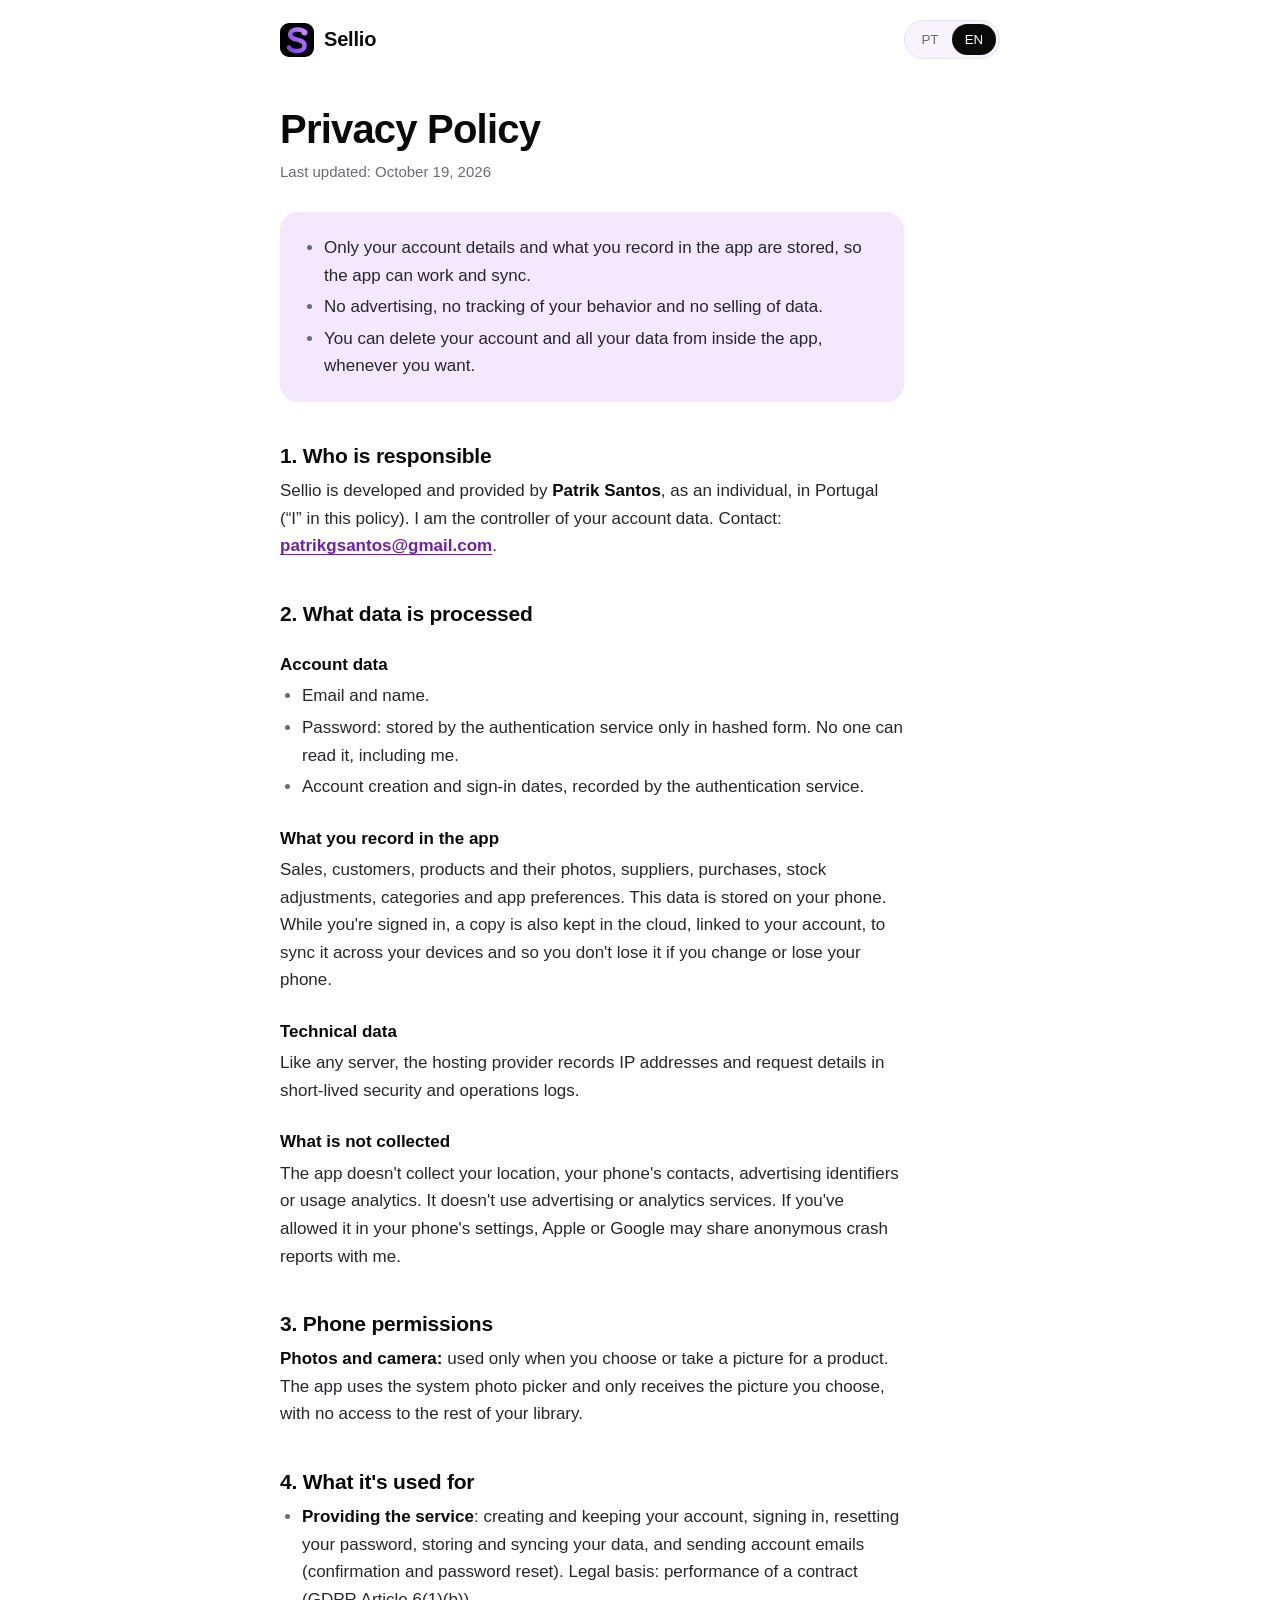
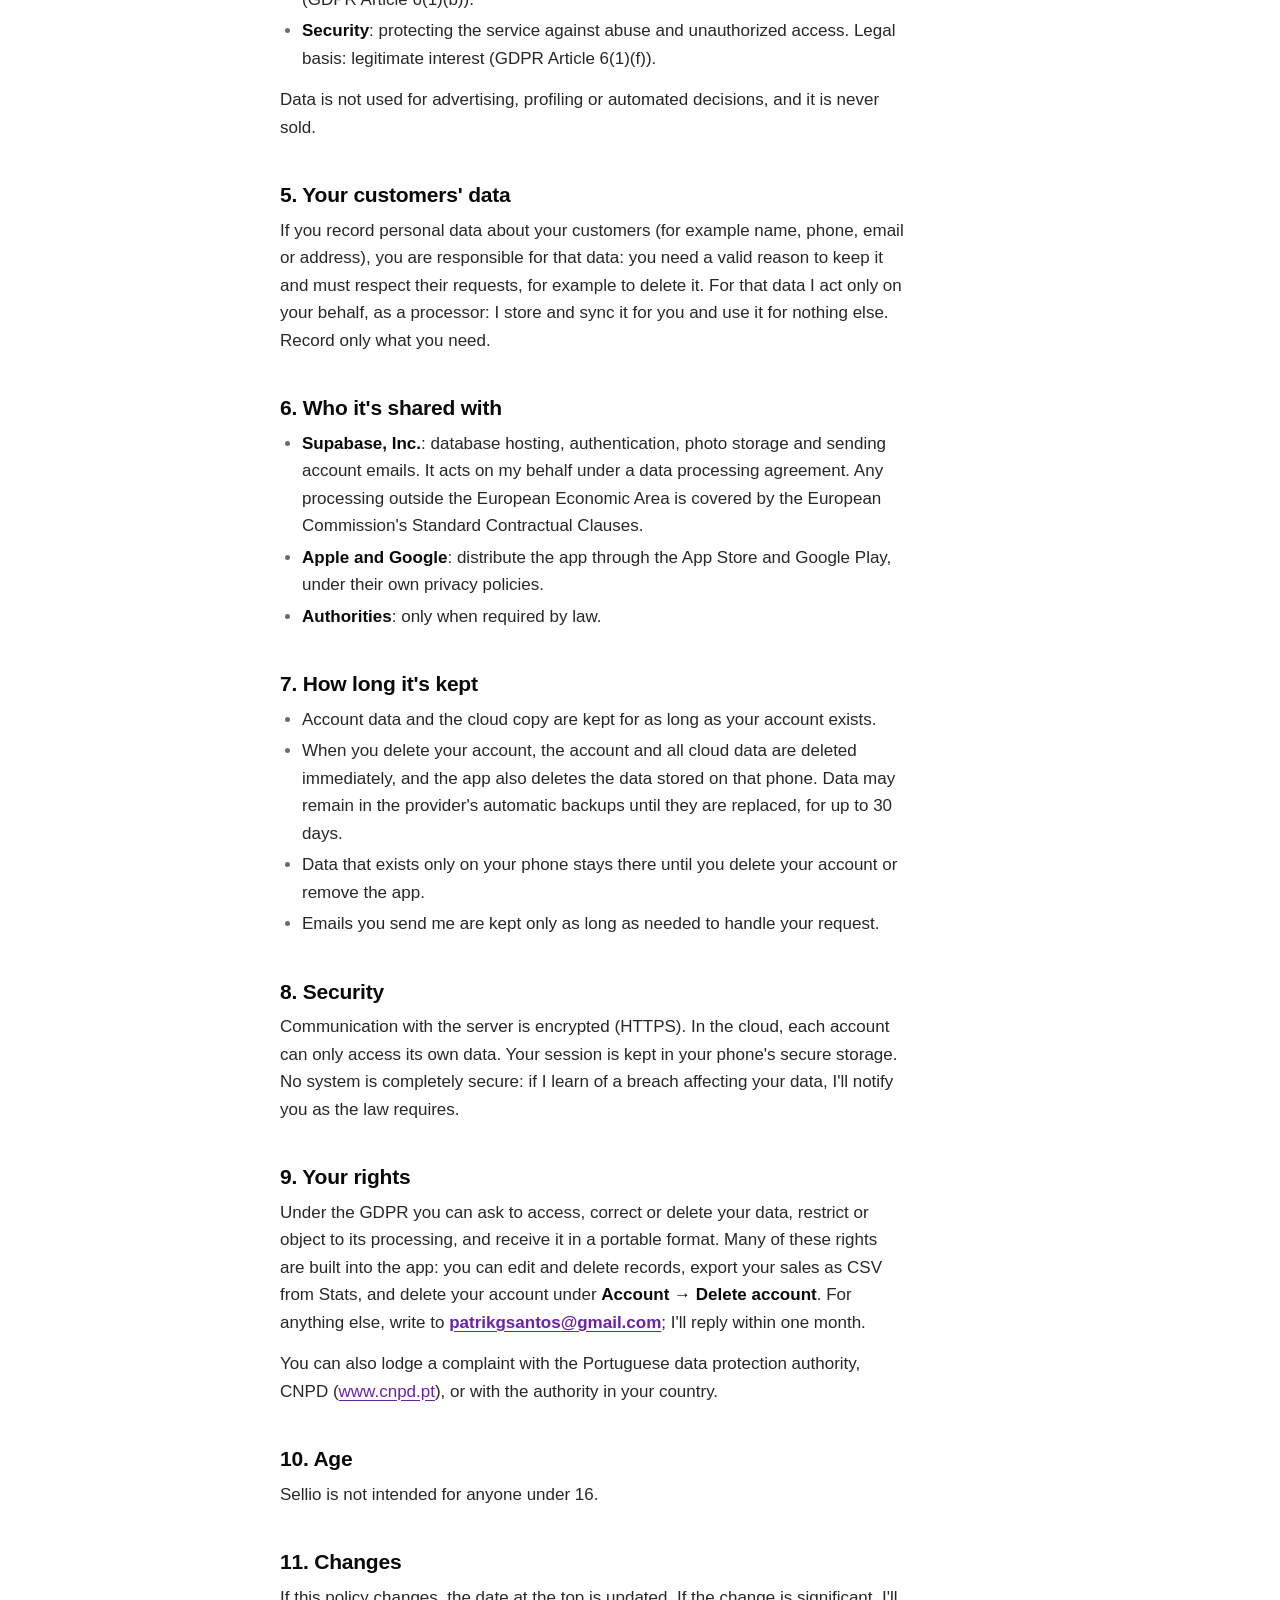
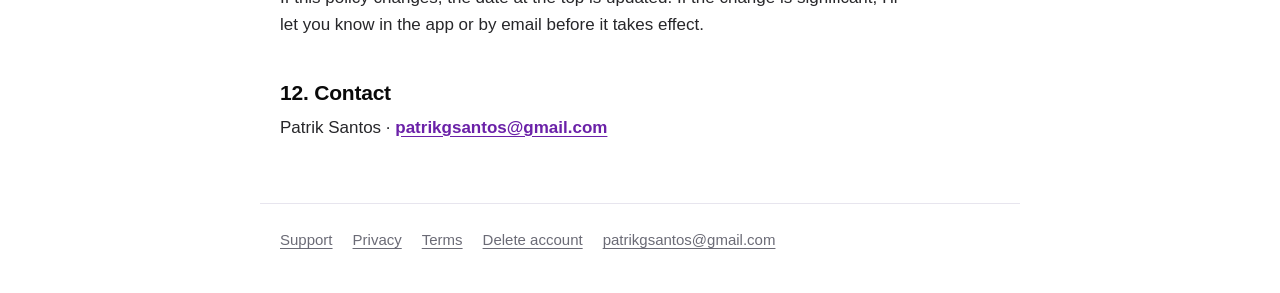
==== privacy.html @ 36407fbd "Sellio website" ====
<!doctype html>
<html lang="pt-PT" data-title-pt="Política de privacidade · Sellio" data-title-en="Privacy Policy · Sellio">
<head>
  <meta charset="utf-8">
  <meta name="viewport" content="width=device-width, initial-scale=1">
  <title>Privacy Policy · Sellio</title>
  <meta name="description" content="Sellio Privacy Policy.">
  <meta name="theme-color" content="#000000">
  <link rel="icon" href="assets/icon.svg" type="image/svg+xml">
  <link rel="stylesheet" href="assets/style.css">
  <script src="assets/lang.js"></script>
</head>
<body>
  <header class="top">
    <a class="brand" href="index.html" data-keep><svg viewBox="0 0 100 100" aria-hidden="true"><defs><linearGradient id="g" x1="0" y1="1" x2="1" y2="0">
<stop offset="0" stop-color="#7C3AED"/><stop offset="1" stop-color="#C084FC"/></linearGradient></defs>
<path d="M 26 72 C 32 86, 72 88, 72 66 C 72 44, 30 54, 30 34 C 30 14, 68 16, 72 28" fill="none" stroke="url(#g)" stroke-width="13" stroke-linecap="round"/>
<circle cx="72" cy="28" r="9" fill="#C084FC"/></svg>Sellio</a>
    <div class="lang" role="group" aria-label="Idioma / Language">
      <button type="button" data-set="pt" aria-pressed="false" lang="pt-PT">PT</button>
      <button type="button" data-set="en" aria-pressed="false" lang="en-US">EN</button>
    </div>
  </header>
  <main>
    <article data-l="pt" lang="pt-PT">
<h1>Política de privacidade</h1>
<p class="updated">Última atualização: 19 de outubro de 2026</p>

<div class="summary">
  <ul>
    <li>Só são guardados os dados da tua conta e o que registas na app, para a app funcionar e sincronizar.</li>
    <li>Não há publicidade, análise do teu comportamento nem venda de dados.</li>
    <li>Podes apagar a conta e todos os dados, dentro da app, quando quiseres.</li>
  </ul>
</div>

<h2>1. Quem é responsável</h2>
<p>O Sellio é desenvolvido e disponibilizado por <strong>Patrik Santos</strong>, a título individual, em Portugal
(“eu”, nesta política). Sou o responsável pelo tratamento dos dados da tua conta. Contacto: <a class="mail" href="mailto:patrikgsantos@gmail.com">patrikgsantos@gmail.com</a>.</p>

<h2>2. Que dados são tratados</h2>
<h3>Dados da conta</h3>
<ul>
  <li>Email e nome.</li>
  <li>Password: guardada pelo serviço de autenticação apenas em forma cifrada (hash). Ninguém a consegue ler, nem eu.</li>
  <li>Datas de criação da conta e de início de sessão, registadas pelo serviço de autenticação.</li>
</ul>
<h3>O que registas na app</h3>
<p>Vendas, clientes, produtos e respetivas fotografias, fornecedores, compras, acertos de stock, categorias e
preferências da app. Estes dados ficam guardados no teu telemóvel. Com a sessão iniciada, é guardada também
uma cópia na nuvem, associada à tua conta, para os sincronizar entre os teus dispositivos e não os perderes se
mudares ou perderes o telemóvel.</p>
<h3>Dados técnicos</h3>
<p>Como qualquer servidor, o fornecedor de alojamento regista endereços IP e dados dos pedidos em registos de
segurança e funcionamento, guardados por pouco tempo.</p>
<h3>O que não é recolhido</h3>
<p>A app não recolhe a tua localização, os contactos do telemóvel, identificadores de publicidade nem dados de
utilização para estatísticas. Não usa serviços de publicidade nem de análise. Se o tiveres autorizado nas
definições do telemóvel, a Apple ou a Google podem partilhar comigo relatórios de falhas anónimos.</p>

<h2>3. Permissões do telemóvel</h2>
<p><strong>Fotografias e câmara:</strong> só são usadas quando escolhes ou tiras uma fotografia para um produto.
A app usa o seletor de fotografias do sistema e só recebe a imagem que escolhes, sem acesso ao resto da galeria.</p>

<h2>4. Para que são usados</h2>
<ul>
  <li><strong>Prestar o serviço</strong>: criar e manter a conta, iniciar sessão, recuperar a password, guardar e
  sincronizar os teus dados e enviar os emails da conta (confirmação e recuperação). Base legal: execução do
  contrato (artigo 6.º, n.º 1, alínea b), do RGPD).</li>
  <li><strong>Segurança</strong>: proteger o serviço contra abusos e acessos indevidos. Base legal: interesse
  legítimo (artigo 6.º, n.º 1, alínea f), do RGPD).</li>
</ul>
<p>Os dados não são usados para publicidade, para criar perfis nem para decisões automatizadas, e não são vendidos.</p>

<h2>5. Os dados dos teus clientes</h2>
<p>Se registares dados pessoais dos teus clientes (por exemplo, nome, telefone, email ou morada), és tu o
responsável por esses dados: deves ter um motivo válido para os guardar e respeitar os pedidos deles, por
exemplo para os apagar. Nesses dados, eu atuo apenas por tua conta, como subcontratante: só os guardo e
sincronizo para ti e não os uso para mais nada. Regista apenas o que precisas.</p>

<h2>6. Com quem são partilhados</h2>
<ul>
  <li><strong>Supabase, Inc.</strong>: alojamento da base de dados, autenticação, armazenamento das fotografias
  e envio dos emails da conta. Atua por minha conta, ao abrigo de um acordo de tratamento de dados. Quando há
  tratamento fora do Espaço Económico Europeu, é protegido pelas cláusulas contratuais-tipo da Comissão Europeia.</li>
  <li><strong>Apple e Google</strong>: distribuem a app através da App Store e do Google Play, de acordo com as
  suas próprias políticas de privacidade.</li>
  <li><strong>Autoridades</strong>: apenas quando a lei o obrigar.</li>
</ul>

<h2>7. Durante quanto tempo</h2>
<ul>
  <li>Os dados da conta e a cópia na nuvem são guardados enquanto a conta existir.</li>
  <li>Quando apagas a conta, a conta e todos os dados na nuvem são apagados de imediato, e a app apaga também
  os dados guardados nesse telemóvel. Podem ficar nas cópias de segurança automáticas do fornecedor até estas
  serem substituídas, no máximo 30 dias.</li>
  <li>Os dados que estão só no telemóvel ficam lá até apagares a conta ou removeres a app.</li>
  <li>Os emails que me envias são guardados apenas enquanto forem precisos para tratar do teu pedido.</li>
</ul>

<h2>8. Segurança</h2>
<p>As comunicações com o servidor são cifradas (HTTPS). Na nuvem, cada conta só tem acesso aos seus próprios
dados. A sessão fica guardada no armazenamento seguro do telemóvel. Nenhum sistema é totalmente seguro: se
souber de uma falha que afete os teus dados, aviso-te como a lei exige.</p>

<h2>9. Os teus direitos</h2>
<p>Ao abrigo do RGPD, podes pedir acesso aos teus dados, corrigi-los, apagá-los, limitar ou opor-te ao seu
tratamento, e recebê-los num formato portátil. Muitos destes direitos estão na própria app: editas e apagas
registos, exportas as vendas em CSV nas Estatísticas e apagas a conta em <span class="path">Conta → Apagar conta</span>.
Para o resto, escreve para <a class="mail" href="mailto:patrikgsantos@gmail.com">patrikgsantos@gmail.com</a>; respondo no prazo de um mês.</p>
<p>Também podes apresentar reclamação à Comissão Nacional de Proteção de Dados
(<a href="https://www.cnpd.pt">www.cnpd.pt</a>) ou à autoridade de proteção de dados do teu país.</p>

<h2>10. Idade</h2>
<p>O Sellio não se destina a menores de 16 anos.</p>

<h2>11. Alterações</h2>
<p>Se esta política mudar, a data no topo é atualizada. Se a mudança for importante, aviso-te na app ou por email
antes de entrar em vigor.</p>

<h2>12. Contacto</h2>
<p>Patrik Santos · <a class="mail" href="mailto:patrikgsantos@gmail.com">patrikgsantos@gmail.com</a></p>
    </article>
    <article data-l="en" lang="en-US">
<h1>Privacy Policy</h1>
<p class="updated">Last updated: October 19, 2026</p>

<div class="summary">
  <ul>
    <li>Only your account details and what you record in the app are stored, so the app can work and sync.</li>
    <li>No advertising, no tracking of your behavior and no selling of data.</li>
    <li>You can delete your account and all your data from inside the app, whenever you want.</li>
  </ul>
</div>

<h2>1. Who is responsible</h2>
<p>Sellio is developed and provided by <strong>Patrik Santos</strong>, as an individual, in Portugal
(“I” in this policy). I am the controller of your account data. Contact: <a class="mail" href="mailto:patrikgsantos@gmail.com">patrikgsantos@gmail.com</a>.</p>

<h2>2. What data is processed</h2>
<h3>Account data</h3>
<ul>
  <li>Email and name.</li>
  <li>Password: stored by the authentication service only in hashed form. No one can read it, including me.</li>
  <li>Account creation and sign-in dates, recorded by the authentication service.</li>
</ul>
<h3>What you record in the app</h3>
<p>Sales, customers, products and their photos, suppliers, purchases, stock adjustments, categories and app
preferences. This data is stored on your phone. While you're signed in, a copy is also kept in the cloud, linked to
your account, to sync it across your devices and so you don't lose it if you change or lose your phone.</p>
<h3>Technical data</h3>
<p>Like any server, the hosting provider records IP addresses and request details in short-lived security and
operations logs.</p>
<h3>What is not collected</h3>
<p>The app doesn't collect your location, your phone's contacts, advertising identifiers or usage analytics. It
doesn't use advertising or analytics services. If you've allowed it in your phone's settings, Apple or Google may
share anonymous crash reports with me.</p>

<h2>3. Phone permissions</h2>
<p><strong>Photos and camera:</strong> used only when you choose or take a picture for a product. The app uses the
system photo picker and only receives the picture you choose, with no access to the rest of your library.</p>

<h2>4. What it's used for</h2>
<ul>
  <li><strong>Providing the service</strong>: creating and keeping your account, signing in, resetting your password,
  storing and syncing your data, and sending account emails (confirmation and password reset). Legal basis:
  performance of a contract (GDPR Article 6(1)(b)).</li>
  <li><strong>Security</strong>: protecting the service against abuse and unauthorized access. Legal basis:
  legitimate interest (GDPR Article 6(1)(f)).</li>
</ul>
<p>Data is not used for advertising, profiling or automated decisions, and it is never sold.</p>

<h2>5. Your customers' data</h2>
<p>If you record personal data about your customers (for example name, phone, email or address), you are
responsible for that data: you need a valid reason to keep it and must respect their requests, for example to delete
it. For that data I act only on your behalf, as a processor: I store and sync it for you and use it for nothing else.
Record only what you need.</p>

<h2>6. Who it's shared with</h2>
<ul>
  <li><strong>Supabase, Inc.</strong>: database hosting, authentication, photo storage and sending account emails. It
  acts on my behalf under a data processing agreement. Any processing outside the European Economic Area is
  covered by the European Commission's Standard Contractual Clauses.</li>
  <li><strong>Apple and Google</strong>: distribute the app through the App Store and Google Play, under their own
  privacy policies.</li>
  <li><strong>Authorities</strong>: only when required by law.</li>
</ul>

<h2>7. How long it's kept</h2>
<ul>
  <li>Account data and the cloud copy are kept for as long as your account exists.</li>
  <li>When you delete your account, the account and all cloud data are deleted immediately, and the app also deletes
  the data stored on that phone. Data may remain in the provider's automatic backups until they are replaced, for up
  to 30 days.</li>
  <li>Data that exists only on your phone stays there until you delete your account or remove the app.</li>
  <li>Emails you send me are kept only as long as needed to handle your request.</li>
</ul>

<h2>8. Security</h2>
<p>Communication with the server is encrypted (HTTPS). In the cloud, each account can only access its own data. Your
session is kept in your phone's secure storage. No system is completely secure: if I learn of a breach affecting your
data, I'll notify you as the law requires.</p>

<h2>9. Your rights</h2>
<p>Under the GDPR you can ask to access, correct or delete your data, restrict or object to its processing, and
receive it in a portable format. Many of these rights are built into the app: you can edit and delete records, export
your sales as CSV from Stats, and delete your account under <span class="path">Account → Delete account</span>.
For anything else, write to <a class="mail" href="mailto:patrikgsantos@gmail.com">patrikgsantos@gmail.com</a>; I'll reply within one month.</p>
<p>You can also lodge a complaint with the Portuguese data protection authority, CNPD
(<a href="https://www.cnpd.pt">www.cnpd.pt</a>), or with the authority in your country.</p>

<h2>10. Age</h2>
<p>Sellio is not intended for anyone under 16.</p>

<h2>11. Changes</h2>
<p>If this policy changes, the date at the top is updated. If the change is significant, I'll let you know in the app
or by email before it takes effect.</p>

<h2>12. Contact</h2>
<p>Patrik Santos · <a class="mail" href="mailto:patrikgsantos@gmail.com">patrikgsantos@gmail.com</a></p>
    </article>
  </main>
  <footer>
    <a href="index.html" data-keep><span data-l="pt">Apoio</span><span data-l="en">Support</span></a>
    <a href="privacy.html" data-keep><span data-l="pt">Privacidade</span><span data-l="en">Privacy</span></a>
    <a href="terms.html" data-keep><span data-l="pt">Termos</span><span data-l="en">Terms</span></a>
    <a href="delete-account.html" data-keep><span data-l="pt">Apagar conta</span><span data-l="en">Delete account</span></a>
    <a href="mailto:patrikgsantos@gmail.com">patrikgsantos@gmail.com</a>
  </footer>
</body>
</html>
---- assets/style.css ----
:root {
  --ink: #0a0a0a;
  --text: #27272a;
  --muted: #6b6b76;
  --line: #e7e5ee;
  --paper: #ffffff;
  --wash: #f7f5fb;
  --brand: #6b21a8;
  --brand-2: #7c3aed;
  --brand-tint: #f3e8ff;
  color-scheme: light;
}
@media (prefers-color-scheme: dark) {
  :root:not([data-theme="light"]) {
    --ink: #fafafa;
    --text: #e4e4e7;
    --muted: #a1a1aa;
    --line: #2a2733;
    --paper: #0f0e12;
    --wash: #17151c;
    --brand: #c084fc;
    --brand-2: #c084fc;
    --brand-tint: #2a1a3d;
    color-scheme: dark;
  }
}
* { box-sizing: border-box; }
html { -webkit-text-size-adjust: 100%; }
body {
  margin: 0;
  background: var(--paper);
  color: var(--text);
  font: 17px/1.62 ui-sans-serif, -apple-system, BlinkMacSystemFont, "Segoe UI", Roboto, "Helvetica Neue", Arial, sans-serif;
}
a { color: var(--brand); text-underline-offset: 3px; }
a:hover { text-decoration-thickness: 2px; }
:focus-visible { outline: 3px solid var(--brand-2); outline-offset: 2px; border-radius: 6px; }

.top {
  max-width: 760px; margin: 0 auto; padding: 20px 20px 0;
  display: flex; align-items: center; justify-content: space-between; gap: 12px;
}
.brand { display: flex; align-items: center; gap: 10px; color: var(--ink); text-decoration: none; font-weight: 700; font-size: 20px; letter-spacing: -0.01em; }
.brand svg { width: 34px; height: 34px; border-radius: 9px; background: #000; }

.lang { display: inline-flex; border: 1px solid var(--line); border-radius: 999px; padding: 3px; background: var(--wash); }
.lang button {
  appearance: none; border: 0; background: transparent; color: var(--muted);
  font: 600 14px/1 inherit; font-family: inherit; padding: 8px 12px; border-radius: 999px; cursor: pointer; min-width: 44px;
}
.lang button[aria-pressed="true"] { background: var(--ink); color: var(--paper); }

main { max-width: 760px; margin: 0 auto; padding: 8px 20px 48px; }
main > article { max-width: 66ch; }
h1 { color: var(--ink); font-size: clamp(30px, 6vw, 40px); line-height: 1.12; letter-spacing: -0.02em; margin: 40px 0 8px; }
.updated { color: var(--muted); font-size: 15px; margin: 0 0 28px; }
h2 { color: var(--ink); font-size: 21px; line-height: 1.3; letter-spacing: -0.01em; margin: 40px 0 8px; }
h3 { color: var(--ink); font-size: 17px; margin: 24px 0 4px; }
p, ul, ol { margin: 0 0 14px; }
ul, ol { padding-left: 22px; }
li { margin: 4px 0; }
li::marker { color: var(--muted); }
strong { color: var(--ink); }

.summary {
  background: var(--brand-tint); border-radius: 18px; padding: 18px 22px; margin: 0 0 8px;
}
.summary ul { margin: 0; }
.steps { counter-reset: s; list-style: none; padding: 0; }
.steps > li { counter-increment: s; position: relative; padding-left: 40px; margin: 12px 0; }
.steps > li::before {
  content: counter(s); position: absolute; left: 0; top: 1px;
  width: 26px; height: 26px; border-radius: 50%; background: var(--ink); color: var(--paper);
  font-size: 14px; font-weight: 700; display: grid; place-items: center;
}
.path { font-weight: 600; color: var(--ink); }
.card { border: 1px solid var(--line); border-radius: 18px; padding: 18px 22px; margin: 16px 0; }
.card h2 { margin-top: 0; }
.mail { font-weight: 600; overflow-wrap: anywhere; }

.docs { list-style: none; padding: 0; display: grid; gap: 10px; margin: 24px 0; }
.docs a {
  display: block; padding: 16px 20px; border: 1px solid var(--line); border-radius: 16px;
  color: var(--ink); text-decoration: none; font-weight: 600;
}
.docs a span { display: block; font-weight: 400; color: var(--muted); font-size: 15px; }
.docs a:hover { border-color: var(--brand-2); }

footer {
  max-width: 760px; margin: 0 auto; padding: 24px 20px 40px; border-top: 1px solid var(--line);
  color: var(--muted); font-size: 15px; display: flex; flex-wrap: wrap; gap: 8px 20px;
}
footer a { color: var(--muted); }

/* Idioma: só o bloco do idioma escolhido aparece. Sem JavaScript, mostra os dois. */
html[data-lang="pt"] [data-l="en"], html[data-lang="en"] [data-l="pt"] { display: none !important; }
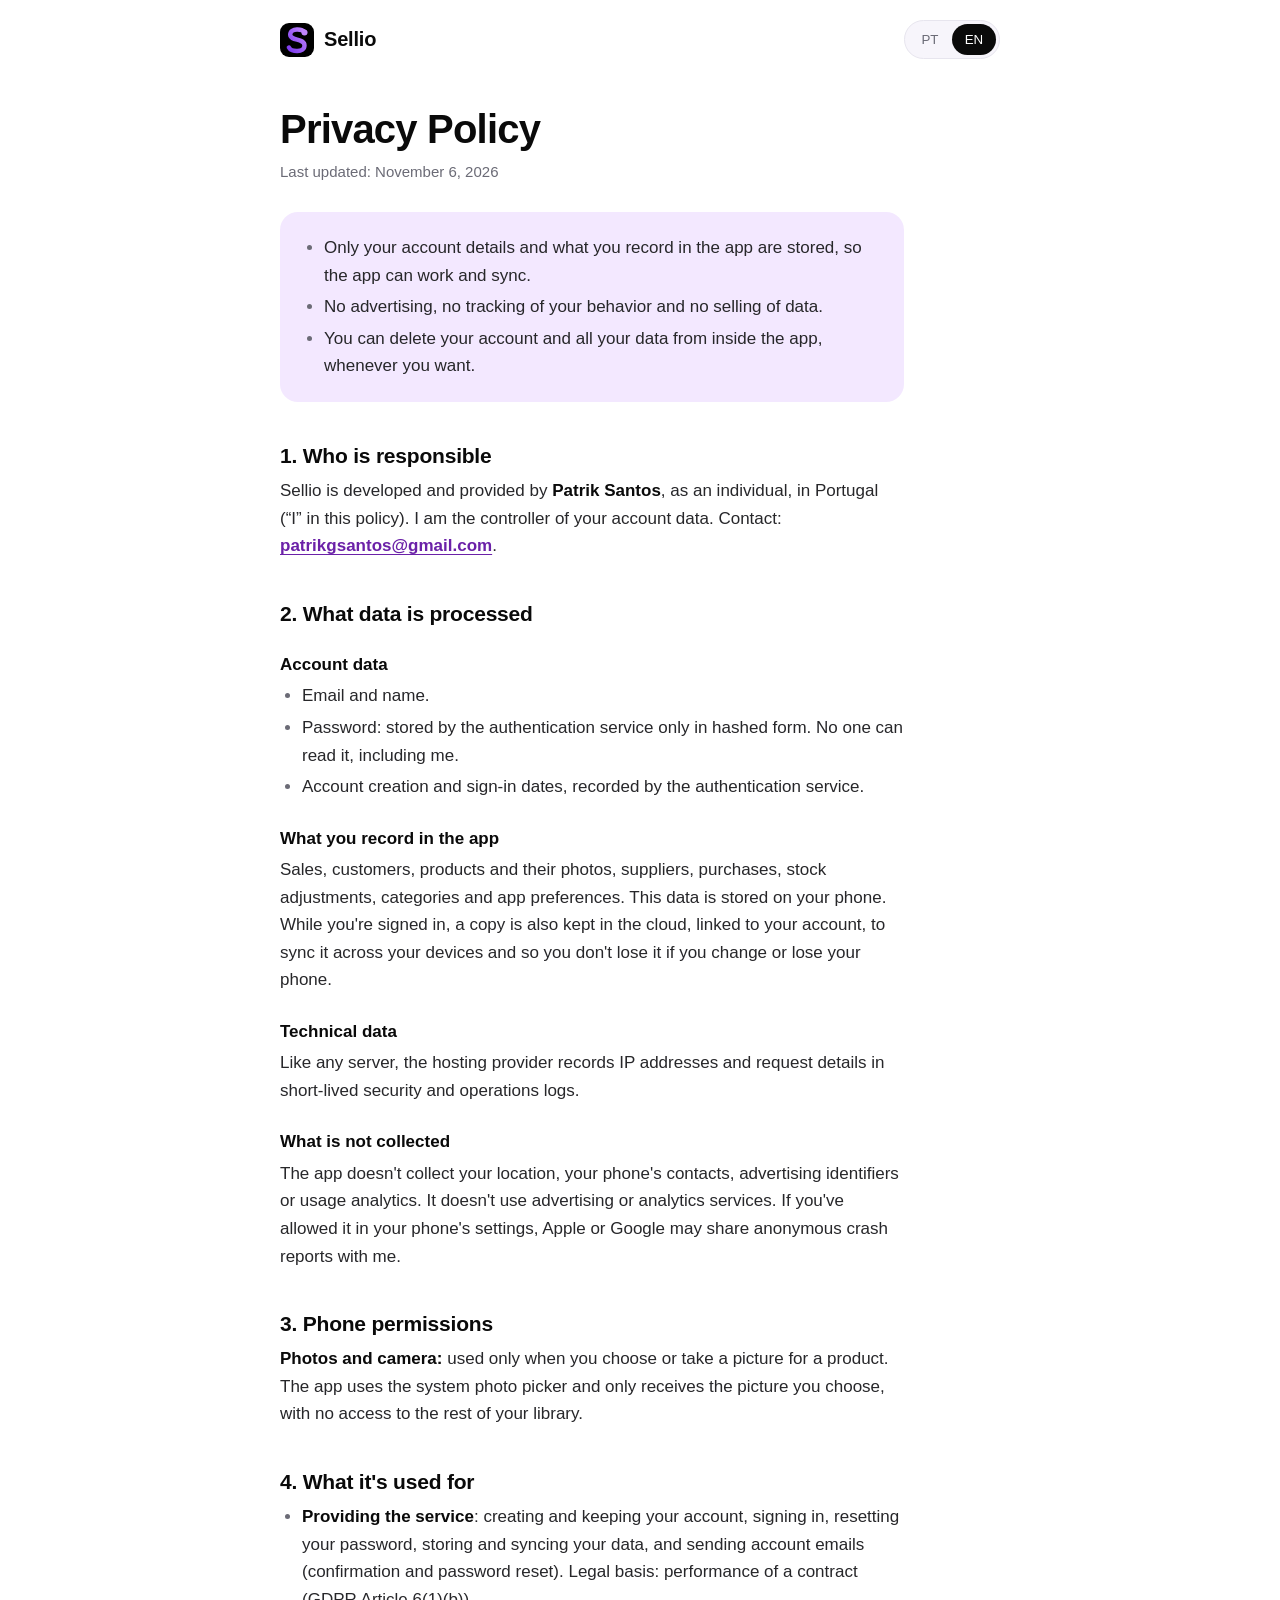
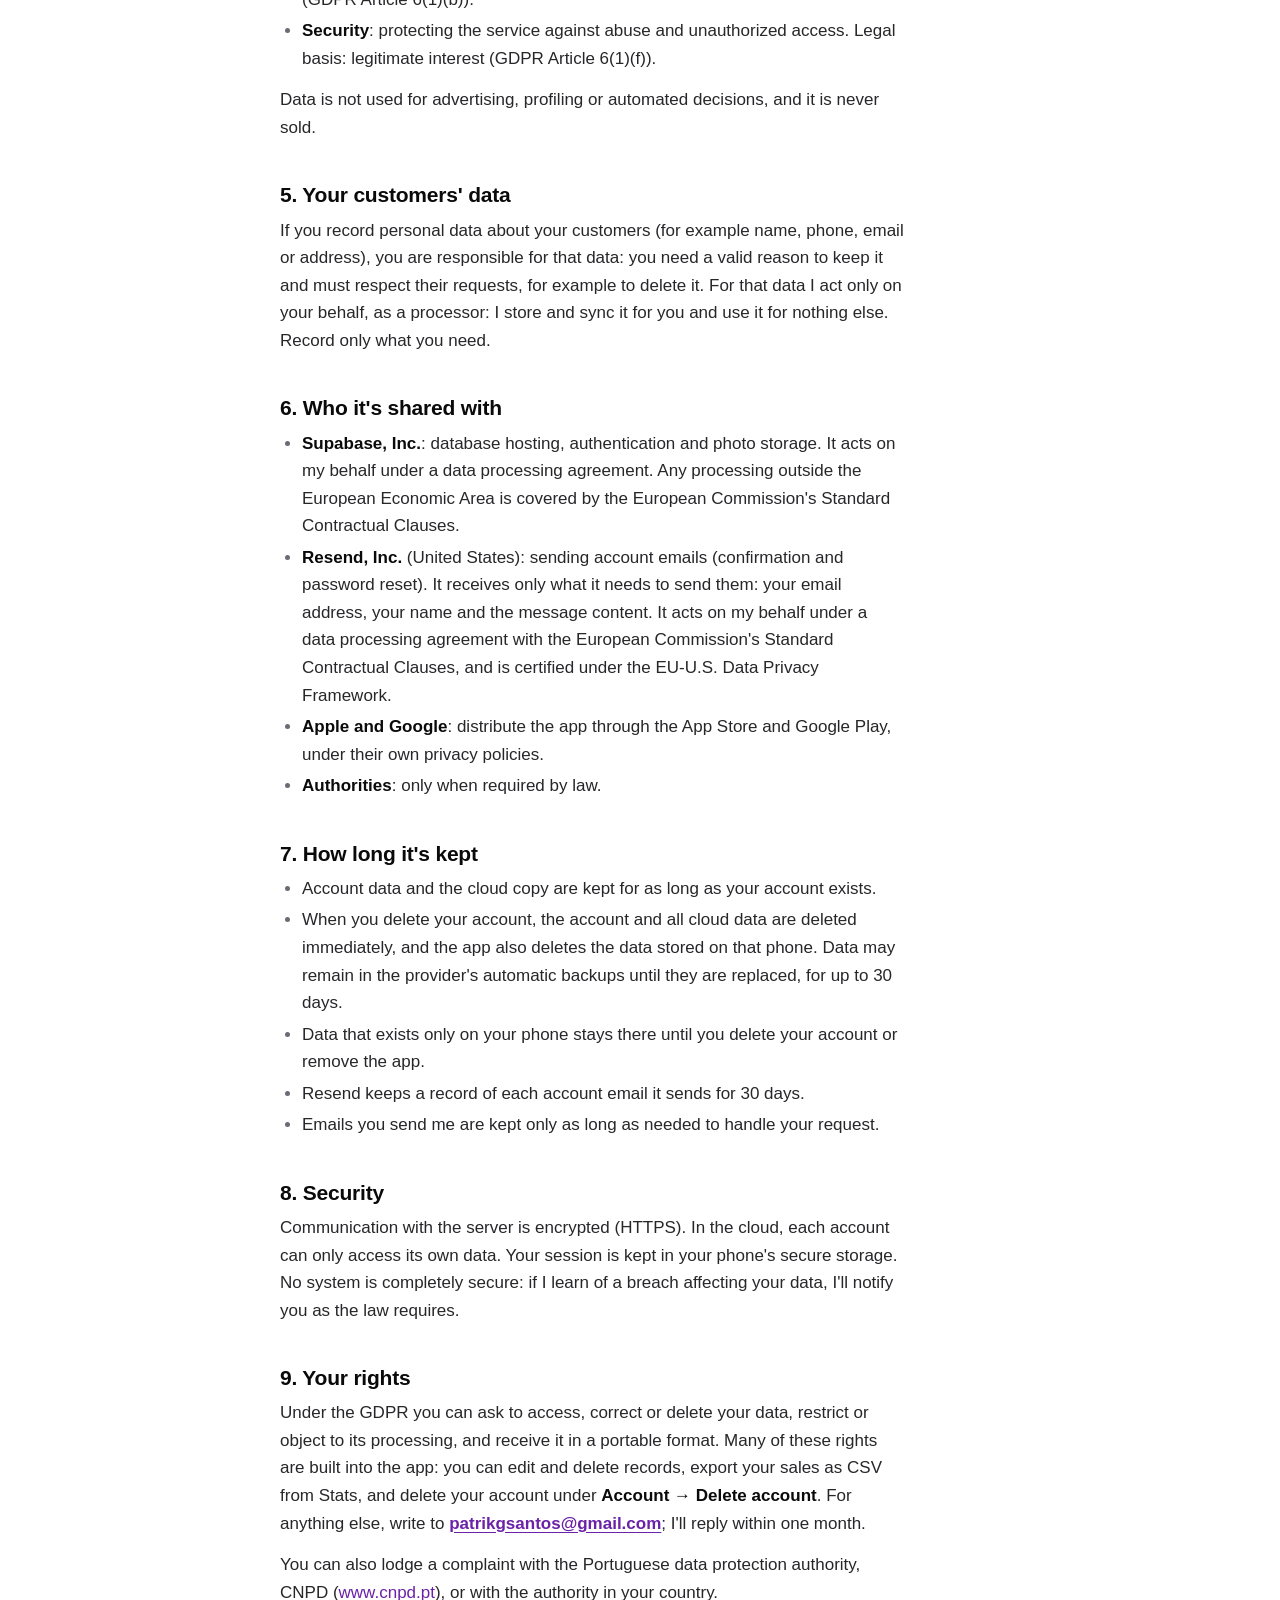
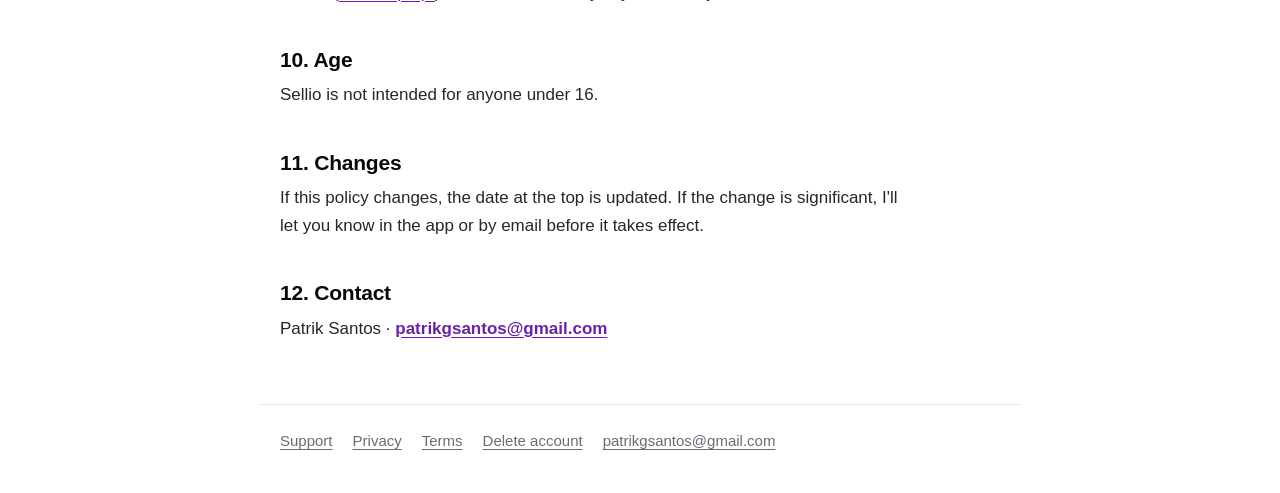
==== commit fd571968: "Política de privacidade: Resend para os emails da conta" ====
--- a/privacy.html
+++ b/privacy.html
@@ -24,7 +24,7 @@
   <main>
     <article data-l="pt" lang="pt-PT">
 <h1>Política de privacidade</h1>
-<p class="updated">Última atualização: 19 de outubro de 2026</p>
+<p class="updated">Última atualização: 6 de novembro de 2026</p>
 
 <div class="summary">
   <ul>
@@ -80,9 +80,13 @@
 
 <h2>6. Com quem são partilhados</h2>
 <ul>
-  <li><strong>Supabase, Inc.</strong>: alojamento da base de dados, autenticação, armazenamento das fotografias
-  e envio dos emails da conta. Atua por minha conta, ao abrigo de um acordo de tratamento de dados. Quando há
-  tratamento fora do Espaço Económico Europeu, é protegido pelas cláusulas contratuais-tipo da Comissão Europeia.</li>
+  <li><strong>Supabase, Inc.</strong>: alojamento da base de dados, autenticação e armazenamento das
+  fotografias. Atua por minha conta, ao abrigo de um acordo de tratamento de dados. Quando há tratamento fora do
+  Espaço Económico Europeu, é protegido pelas cláusulas contratuais-tipo da Comissão Europeia.</li>
+  <li><strong>Resend, Inc.</strong> (Estados Unidos): envio dos emails da conta (confirmação e recuperação da
+  password). Recebe apenas o que é preciso para os enviar: o teu email, o teu nome e o conteúdo da mensagem.
+  Atua por minha conta, ao abrigo de um acordo de tratamento de dados com as cláusulas contratuais-tipo da
+  Comissão Europeia, e está certificada no Quadro de Privacidade de Dados UE-EUA.</li>
   <li><strong>Apple e Google</strong>: distribuem a app através da App Store e do Google Play, de acordo com as
   suas próprias políticas de privacidade.</li>
   <li><strong>Autoridades</strong>: apenas quando a lei o obrigar.</li>
@@ -95,6 +99,7 @@
   os dados guardados nesse telemóvel. Podem ficar nas cópias de segurança automáticas do fornecedor até estas
   serem substituídas, no máximo 30 dias.</li>
   <li>Os dados que estão só no telemóvel ficam lá até apagares a conta ou removeres a app.</li>
+  <li>A Resend guarda o registo de cada email da conta que envia durante 30 dias.</li>
   <li>Os emails que me envias são guardados apenas enquanto forem precisos para tratar do teu pedido.</li>
 </ul>
 
@@ -123,7 +128,7 @@
     </article>
     <article data-l="en" lang="en-US">
 <h1>Privacy Policy</h1>
-<p class="updated">Last updated: October 19, 2026</p>
+<p class="updated">Last updated: November 6, 2026</p>
 
 <div class="summary">
   <ul>
@@ -178,9 +183,13 @@
 
 <h2>6. Who it's shared with</h2>
 <ul>
-  <li><strong>Supabase, Inc.</strong>: database hosting, authentication, photo storage and sending account emails. It
-  acts on my behalf under a data processing agreement. Any processing outside the European Economic Area is
-  covered by the European Commission's Standard Contractual Clauses.</li>
+  <li><strong>Supabase, Inc.</strong>: database hosting, authentication and photo storage. It acts on my behalf
+  under a data processing agreement. Any processing outside the European Economic Area is covered by the European
+  Commission's Standard Contractual Clauses.</li>
+  <li><strong>Resend, Inc.</strong> (United States): sending account emails (confirmation and password reset). It
+  receives only what it needs to send them: your email address, your name and the message content. It acts on my
+  behalf under a data processing agreement with the European Commission's Standard Contractual Clauses, and is
+  certified under the EU-U.S. Data Privacy Framework.</li>
   <li><strong>Apple and Google</strong>: distribute the app through the App Store and Google Play, under their own
   privacy policies.</li>
   <li><strong>Authorities</strong>: only when required by law.</li>
@@ -193,6 +202,7 @@
   the data stored on that phone. Data may remain in the provider's automatic backups until they are replaced, for up
   to 30 days.</li>
   <li>Data that exists only on your phone stays there until you delete your account or remove the app.</li>
+  <li>Resend keeps a record of each account email it sends for 30 days.</li>
   <li>Emails you send me are kept only as long as needed to handle your request.</li>
 </ul>
 
